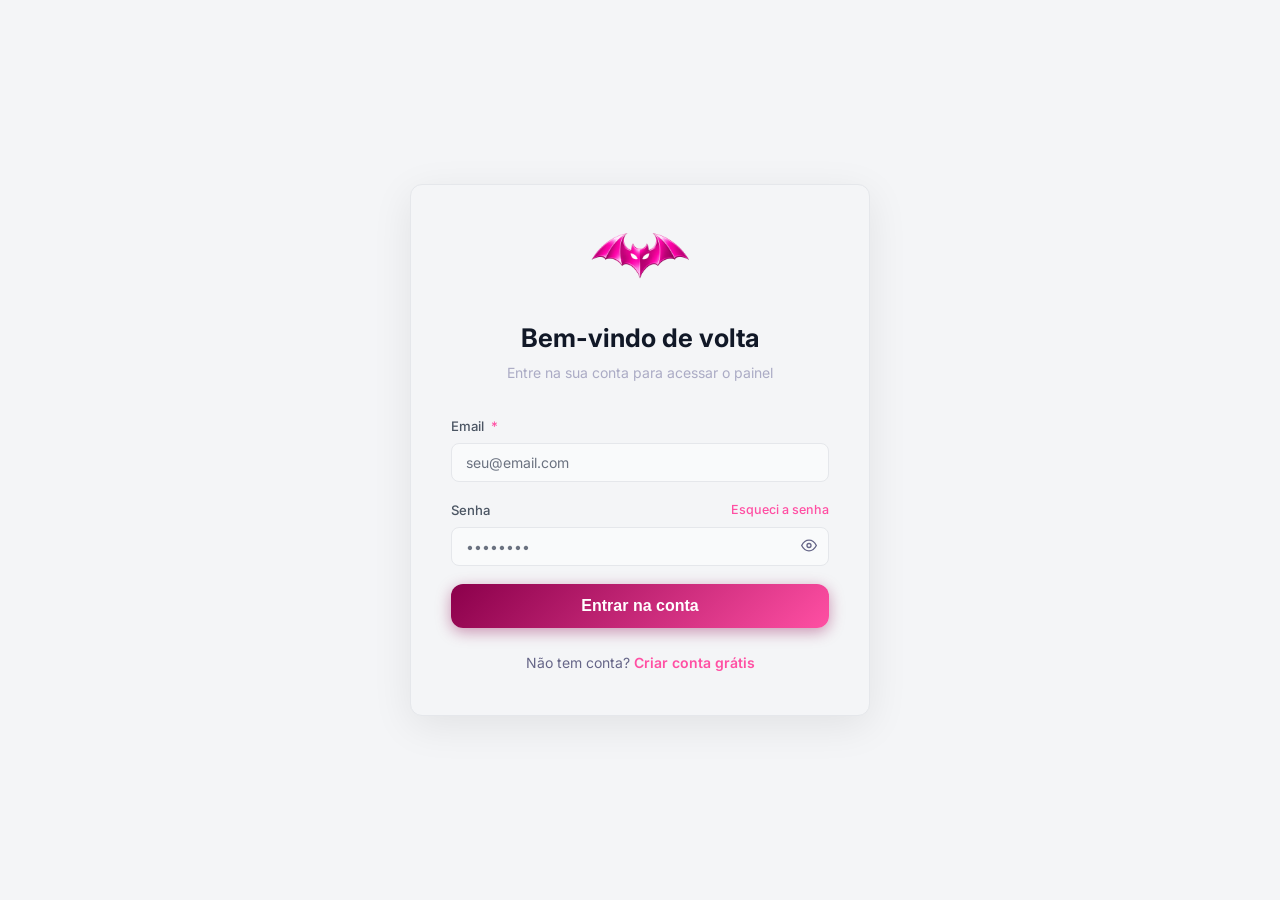
==== pages/admin.html @ 9f4d67c5 "upload app" ====
﻿<!DOCTYPE html>
<html lang="pt-BR">

<head>
  <meta charset="UTF-8" />
  <meta name="viewport" content="width=device-width, initial-scale=1.0" />
  <title>Admin Panel — BatCheckout</title>
  <link rel="preconnect" href="https://fonts.googleapis.com" />
  <link href="https://fonts.googleapis.com/css2?family=Inter:wght@400;500;600;700;800&display=swap" rel="stylesheet" />
  <link rel="stylesheet" href="../assets/css/design-system.css" />
  <link rel="stylesheet" href="../assets/css/components.css" />
  <link rel="icon" type="image/png" href="../assets/logo.png" />
  <link rel="manifest" href="../manifest.json" />
</head>

<body>
  <script src="../assets/js/bc.js"></script>
  <script src="../assets/js/layout.js"></script>

  <script>
    window.deleteUser = (id) => {
      const u = BC.users.get(id);
      if (!u) return;
      if (confirm(`ATENÇÃO: Deseja realmente EXCLUIR PERMANENTEMENTE a conta de ${u.name}? Todos os produtos, checkouts e transações vinculados a este usuário serão apagados do sistema.`)) {
        BC.users.delete(id);
        BC.toast.success('Usuário Excluído', `A conta de ${u.name} e todos os seus dados foram removidos.`);
        window.location.reload();
      }
    };

    if (!BC.auth.requireAdmin()) { /* redirect handled by requireAdmin */ }

    const content = BCLayout.init('admin', 'Administração Global', 'Visão geral da plataforma BatCheckout');

    if (content) {
      // Aggregate data from all users
      const keys = Object.keys(localStorage);
      const userKeys = keys.filter(k => k.startsWith('bat_transactions_'));
      let allTxs = [];
      let revenueByUser = {};

      const allUsers = BC.storage.get('users', []);
      allUsers.forEach(u => {
        revenueByUser[u.id] = { user: u, total: 0, sales: 0 };
      });

      userKeys.forEach(key => {
        try {
          const uid = key.replace('bat_transactions_', '');
          if (uid === 'bat.adm@adm.com') return; // Filter Admin metrics
          const t = JSON.parse(localStorage.getItem(key)) || [];
          allTxs = allTxs.concat(t.map(tx => ({ ...tx, ownerId: uid })));

          const approved = t.filter(x => x.status === 'approved');
          const sum = approved.reduce((acc, curr) => acc + Number(curr.amount || 0), 0);

          if (revenueByUser[uid]) {
            revenueByUser[uid].total = sum;
            revenueByUser[uid].sales = approved.length;
          }
        } catch (e) { }
      });

      allTxs.sort((a, b) => new Date(b.createdAt) - new Date(a.createdAt));

      const globalApproved = allTxs.filter(t => t.status === 'approved');
      const globalRevenue = globalApproved.reduce((acc, t) => acc + Number(t.amount || 0), 0);

      content.innerHTML = `
        <div class="admin-banner">
          ${BC.icon('admin', 32)}
          <div>
            <div class="admin-banner-title">Modo Administrador Ativo</div>
            <div class="admin-banner-sub">Você tem acesso total aos dados analíticos da plataforma. O isolamento de dados foi desativado temporariamente.</div>
          </div>
        </div>

        <div class="grid grid-4 mb-6">
          <div class="stat-card" style="border-color:rgba(255,79,163,0.3)">
            <div class="stat-card-header">
              <div class="stat-card-label">Volume Total (TPV)</div>
              <div class="stat-card-icon" style="background:rgba(139,0,75,0.12); color:var(--secondary)">
                ${BC.icon('trending')}
              </div>
            </div>
            <div class="stat-card-value">${BC.format.currency(globalRevenue)}</div>
            <div class="stat-card-change">
              <span style="color:var(--text-muted)">Global</span>
            </div>
          </div>

          <div class="stat-card">
            <div class="stat-card-header">
              <div class="stat-card-label">Usuários Cadastrados</div>
              <div class="stat-card-icon" style="background:var(--bg-input); color:var(--info)">
                ${BC.icon('users')}
              </div>
            </div>
            <div class="stat-card-value">${allUsers.length}</div>
            <div class="stat-card-change">
              <span style="color:var(--text-muted)">Contas ativas</span>
            </div>
          </div>

          <div class="stat-card">
            <div class="stat-card-header">
              <div class="stat-card-label">Total Transações</div>
              <div class="stat-card-icon" style="background:var(--bg-input); color:var(--success)">
                ${BC.icon('transactions')}
              </div>
            </div>
            <div class="stat-card-value">${allTxs.length}</div>
            <div class="stat-card-change">
              <span style="color:var(--text-muted)">Processadas no sistema</span>
            </div>
          </div>

          <div class="stat-card">
            <div class="stat-card-header">
              <div class="stat-card-label">Taxa Média Conversão</div>
              <div class="stat-card-icon" style="background:var(--bg-input); color:var(--danger)">
                ${BC.icon('barChart')}
              </div>
            </div>
            <div class="stat-card-value">${allTxs.length > 0 ? ((globalApproved.length / allTxs.length) * 100).toFixed(1) : 0}%</div>
            <div class="stat-card-change">
              <span style="color:var(--text-muted)">Global da plataforma</span>
            </div>
          </div>
        </div>

        <div class="grid grid-2">
          <!-- Users Table -->
          <div class="card">
            <div class="card-header">
              <div>
                <div class="card-title">Usuários & Lojistas</div>
                <div class="card-subtitle">Faturamento individual por conta</div>
              </div>
            </div>
            <div class="table-wrapper">
              <table>
                <thead>
                  <tr>
                    <th>Usuário</th>
                    <th>Vendas Aprov</th>
                    <th>Faturamento Total</th>
                    <th>Criado Em</th>
                    <th class="text-right">Ação</th>
                  </tr>
                </thead>
                <tbody>
                  ${Object.values(revenueByUser).sort((a, b) => b.total - a.total).map(item => `
                    <tr>
                      <td>
                        <strong>${item.user.name}</strong><br>
                        <small style="color:var(--text-muted)">${item.user.email}</small>
                      </td>
                      <td>${item.sales}</td>
                      <td style="color:var(--secondary); font-weight:700;">${BC.format.currency(item.total)}</td>
                      <td>${BC.format.shortDate(item.user.createdAt)}</td>
                      <td class="text-right">
                        ${item.user.email !== BC.auth.ADMIN_EMAIL ? `
                          <button class="btn btn-danger btn-sm" onclick="deleteUser('${item.user.id}')">
                            ${BC.icon('trash', 14)} Excluir
                          </button>
                        ` : '<small style="color:var(--text-muted)">Super Admin</small>'}
                      </td>
                    </tr>
                  `).join('')}
                </tbody>
              </table>
            </div>
          </div>

          <!-- All Transactions Table -->
          <div class="card">
            <div class="card-header">
              <div>
                <div class="card-title">Transações em Tempo Real</div>
                <div class="card-subtitle">Monitoramento global</div>
              </div>
            </div>
            ${allTxs.length === 0 ? `
              <div class="empty-state">
                <p>Nenhuma transação registrada na plataforma ainda.</p>
              </div>
            ` : `
            <div class="table-wrapper">
              <table>
                <thead>
                  <tr>
                    <th>Vendedor</th>
                    <th>Produto / Cliente</th>
                    <th>Valor</th>
                    <th>Status</th>
                  </tr>
                </thead>
                <tbody>
                  ${allTxs.slice(0, 8).map(t => {
        const seller = allUsers.find(u => u.id === t.ownerId);
        return `
                    <tr>
                      <td><small style="color:var(--text-muted)">${seller ? seller.name : 'Desc.'}</small></td>
                      <td>
                        <strong>${t.productName}</strong><br>
                        <small style="color:var(--text-muted)">${t.customerName}</small>
                      </td>
                      <td><strong>${BC.format.currency(t.amount)}</strong></td>
                      <td>
                        ${t.status === 'approved' ? '<span class="badge badge-success">Aprovado</span>' : ''}
                        ${t.status === 'pending' ? '<span class="badge badge-warning">Pendente</span>' : ''}
                        ${t.status === 'refused' ? '<span class="badge badge-danger">Recusado</span>' : ''}
                      </td>
                    </tr>
                  `}).join('')}
                </tbody>
              </table>
            </div>
            `}
          </div>
        </div>
      `;
      BCLayout.sidebar.init();
    }
  </script>
</body>

</html>
---- assets/css/design-system.css ----
/* =============================================
   BatCheckout — Design System
   Primary: #8B004B (rosa escuro)
   Secondary: #FF4FA3 (rosa claro)
   ============================================= */

@import url('https://fonts.googleapis.com/css2?family=Inter:wght@300;400;500;600;700;800&display=swap');

:root {
    --primary: #8B004B;
    --primary-hover: #6d0039;
    --primary-light: #aa005c;
    --secondary: #FF4FA3;
    --secondary-hover: #e6378f;
    --accent: #FF82C0;
    --bg: #f4f5f7;
    --bg-card: #ffffff;
    --bg-sidebar: #ffffff;
    --bg-input: #f9fafb;
    --bg-hover: #f3f4f6;
    --border: #e5e7eb;
    --border-light: #d1d5db;
    --text-primary: #111827;
    --text-secondary: #4b5563;
    --text-muted: #6b7280;
    --success: #FF4FA3;
    --success-bg: rgba(255, 79, 163, 0.12);
    --warning: #8B004B;
    --warning-bg: rgba(139, 0, 75, 0.12);
    --danger: #8B004B;
    --danger-bg: rgba(139, 0, 75, 0.12);
    --info: #FF4FA3;
    --info-bg: rgba(255, 79, 163, 0.12);
    --radius: 12px;
    --radius-sm: 8px;
    --radius-lg: 16px;
    --shadow: 0 4px 24px rgba(0, 0, 0, 0.4);
    --shadow-card: 0 2px 16px rgba(0, 0, 0, 0.3);
    --gradient: linear-gradient(135deg, var(--primary), var(--secondary));
    --transition: 0.2s ease;
    --sidebar-width: 240px;
}

*,
*::before,
*::after {
    box-sizing: border-box;
    margin: 0;
    padding: 0;
}

html {
    scroll-behavior: smooth;
}

body {
    font-family: 'Inter', -apple-system, sans-serif;
    background: var(--bg);
    color: var(--text-primary);
    line-height: 1.6;
    -webkit-font-smoothing: antialiased;
    min-height: 100vh;
}

/* ===================== SCROLLBAR ===================== */
::-webkit-scrollbar {
    width: 6px;
    height: 6px;
}

::-webkit-scrollbar-track {
    background: transparent;
}

::-webkit-scrollbar-thumb {
    background: var(--border);
    border-radius: 99px;
}

::-webkit-scrollbar-thumb:hover {
    background: var(--border-light);
}

/* ===================== TYPOGRAPHY ===================== */
h1 {
    font-size: 2rem;
    font-weight: 700;
    line-height: 1.2;
}

h2 {
    font-size: 1.5rem;
    font-weight: 700;
    line-height: 1.3;
}

h3 {
    font-size: 1.25rem;
    font-weight: 600;
}

h4 {
    font-size: 1.1rem;
    font-weight: 600;
}

p {
    color: var(--text-secondary);
}

a {
    color: var(--secondary);
    text-decoration: none;
    transition: color var(--transition);
}

a:hover {
    color: var(--accent);
}

small {
    font-size: 0.8rem;
}

/* ===================== LAYOUT ===================== */
.app-wrapper {
    display: flex;
    min-height: 100vh;
}

/* ===================== SIDEBAR ===================== */
.sidebar {
    width: var(--sidebar-width);
    background: var(--bg-sidebar);
    border-right: 1px solid var(--border);
    display: flex;
    flex-direction: column;
    position: fixed;
    left: 0;
    top: 0;
    bottom: 0;
    z-index: 100;
    transition: transform 0.3s ease;
}

.sidebar-logo {
    padding: 24px 20px;
    border-bottom: 1px solid var(--border);
    display: flex;
    align-items: center;
    gap: 12px;
}

.sidebar-logo .logo-icon {
    width: 36px;
    height: 36px;
    background: var(--gradient);
    border-radius: 10px;
    display: flex;
    align-items: center;
    justify-content: center;
    font-size: 18px;
    box-shadow: 0 0 20px rgba(255, 79, 163, 0.3);
}

.sidebar-logo .logo-text {
    font-size: 1.1rem;
    font-weight: 700;
    background: var(--gradient);
    -webkit-background-clip: text;
    -webkit-text-fill-color: transparent;
    background-clip: text;
}

.sidebar-logo .logo-badge {
    font-size: 0.6rem;
    background: var(--gradient);
    -webkit-background-clip: text;
    -webkit-text-fill-color: transparent;
    background-clip: text;
    font-weight: 600;
    letter-spacing: 1px;
    margin-top: 2px;
}

.sidebar-nav {
    flex: 1;
    padding: 16px 12px;
    overflow-y: auto;
    display: flex;
    flex-direction: column;
    gap: 2px;
}

.nav-section-label {
    font-size: 0.65rem;
    font-weight: 600;
    text-transform: uppercase;
    letter-spacing: 1.5px;
    color: var(--text-muted);
    padding: 12px 8px 6px;
}

.nav-item {
    display: flex;
    align-items: center;
    gap: 10px;
    padding: 10px 12px;
    border-radius: var(--radius-sm);
    color: var(--text-secondary);
    font-size: 0.875rem;
    font-weight: 500;
    cursor: pointer;
    transition: all var(--transition);
    text-decoration: none;
    border: 1px solid transparent;
}

.nav-item:hover {
    background: var(--bg-hover);
    color: var(--text-primary);
    text-decoration: none;
}

.nav-item.active {
    background: rgba(139, 0, 75, 0.15);
    color: var(--secondary);
    border-color: rgba(139, 0, 75, 0.3);
}

.nav-item.active svg {
    color: var(--secondary);
}

.nav-item svg {
    width: 18px;
    height: 18px;
    flex-shrink: 0;
}

.nav-item .nav-badge {
    margin-left: auto;
    font-size: 0.65rem;
    padding: 2px 7px;
    border-radius: 99px;
    background: var(--gradient);
    color: white;
    font-weight: 600;
}

.sidebar-footer {
    padding: 16px 12px;
    border-top: 1px solid var(--border);
}

.sidebar-user {
    display: flex;
    align-items: center;
    gap: 10px;
    padding: 10px 12px;
    border-radius: var(--radius-sm);
    cursor: pointer;
    transition: background var(--transition);
}

.sidebar-user:hover {
    background: var(--bg-hover);
}

.sidebar-user .avatar {
    width: 32px;
    height: 32px;
    border-radius: 50%;
    background: var(--gradient);
    display: flex;
    align-items: center;
    justify-content: center;
    font-size: 0.8rem;
    font-weight: 700;
    color: white;
    flex-shrink: 0;
}

.sidebar-user .user-info {
    flex: 1;
    min-width: 0;
}

.sidebar-user .user-name {
    font-size: 0.82rem;
    font-weight: 600;
    color: var(--text-primary);
    white-space: nowrap;
    overflow: hidden;
    text-overflow: ellipsis;
}

.sidebar-user .user-email {
    font-size: 0.7rem;
    color: var(--text-muted);
    white-space: nowrap;
    overflow: hidden;
    text-overflow: ellipsis;
}

/* ===================== MAIN CONTENT ===================== */
.main-content {
    flex: 1;
    margin-left: var(--sidebar-width);
    display: flex;
    flex-direction: column;
    min-height: 100vh;
}

/* ===================== TOPBAR ===================== */
.topbar {
    height: 64px;
    background: var(--bg-card);
    border-bottom: 1px solid var(--border);
    display: flex;
    align-items: center;
    justify-content: space-between;
    padding: 0 28px;
    position: sticky;
    top: 0;
    z-index: 50;
}

.topbar-left h1 {
    font-size: 1.125rem;
    font-weight: 700;
    color: var(--text-primary);
}

.topbar-left p {
    font-size: 0.8rem;
    color: var(--text-muted);
    margin: 0;
}

.topbar-right {
    display: flex;
    align-items: center;
    gap: 12px;
}

.topbar-btn {
    width: 36px;
    height: 36px;
    border-radius: var(--radius-sm);
    background: var(--bg-input);
    border: 1px solid var(--border);
    display: flex;
    align-items: center;
    justify-content: center;
    cursor: pointer;
    transition: all var(--transition);
    color: var(--text-secondary);
}

.topbar-btn:hover {
    background: var(--bg-hover);
    color: var(--text-primary);
    border-color: var(--border-light);
}

.topbar-btn svg {
    width: 18px;
    height: 18px;
}

/* ===================== PAGE CONTENT ===================== */
.page-content {
    flex: 1;
    padding: 28px;
    max-width: 1400px;
    width: 100%;
}

.page-header {
    display: flex;
    align-items: center;
    justify-content: space-between;
    margin-bottom: 28px;
}

.page-header-left h2 {
    font-size: 1.5rem;
}

.page-header-left p {
    font-size: 0.875rem;
    color: var(--text-muted);
}

/* ===================== CARDS ===================== */
.card {
    background: var(--bg-card);
    border: 1px solid var(--border);
    border-radius: var(--radius);
    padding: 24px;
    transition: border-color var(--transition);
}

.card:hover {
    border-color: var(--border-light);
}

.card-sm {
    padding: 16px;
}

.card-header {
    display: flex;
    align-items: center;
    justify-content: space-between;
    margin-bottom: 20px;
}

.card-title {
    font-size: 0.9rem;
    font-weight: 600;
    color: var(--text-primary);
}

.card-subtitle {
    font-size: 0.78rem;
    color: var(--text-muted);
    margin-top: 2px;
}

/* ===================== STAT CARDS ===================== */
.stat-card {
    background: var(--bg-card);
    border: 1px solid var(--border);
    border-radius: var(--radius);
    padding: 20px 24px;
    display: flex;
    flex-direction: column;
    gap: 12px;
    transition: all var(--transition);
    position: relative;
    overflow: hidden;
}

.stat-card::before {
    content: '';
    position: absolute;
    top: 0;
    left: 0;
    right: 0;
    height: 3px;
    background: var(--gradient);
    opacity: 0;
    transition: opacity var(--transition);
}

.stat-card:hover::before {
    opacity: 1;
}

.stat-card:hover {
    border-color: rgba(255, 79, 163, 0.3);
    box-shadow: 0 4px 20px rgba(139, 0, 75, 0.15);
}

.stat-card-header {
    display: flex;
    align-items: center;
    justify-content: space-between;
}

.stat-card-label {
    font-size: 0.8rem;
    font-weight: 500;
    color: var(--text-muted);
    text-transform: uppercase;
    letter-spacing: 0.5px;
}

.stat-card-icon {
    width: 36px;
    height: 36px;
    border-radius: var(--radius-sm);
    display: flex;
    align-items: center;
    justify-content: center;
}

.stat-card-icon svg {
    width: 18px;
    height: 18px;
}

.stat-card-value {
    font-size: 1.75rem;
    font-weight: 700;
    color: var(--text-primary);
    line-height: 1;
}

.stat-card-change {
    display: flex;
    align-items: center;
    gap: 6px;
    font-size: 0.78rem;
    font-weight: 500;
}

.stat-card-change.positive {
    color: var(--success);
}

.stat-card-change.negative {
    color: var(--danger);
}

/* ===================== GRID ===================== */
.grid {
    display: grid;
    gap: 20px;
}

.grid-2 {
    grid-template-columns: repeat(2, 1fr);
}

.grid-3 {
    grid-template-columns: repeat(3, 1fr);
}

.grid-4 {
    grid-template-columns: repeat(4, 1fr);
}

/* ===================== BUTTONS ===================== */
.btn {
    display: inline-flex;
    align-items: center;
    justify-content: center;
    gap: 8px;
    padding: 10px 20px;
    border-radius: var(--radius-sm);
    font-size: 0.875rem;
    font-weight: 600;
    cursor: pointer;
    border: none;
    transition: all var(--transition);
    text-decoration: none;
    white-space: nowrap;
    line-height: 1;
}

.btn svg {
    width: 16px;
    height: 16px;
}

.btn:disabled {
    opacity: 0.5;
    cursor: not-allowed;
}

.btn-primary {
    background: var(--gradient);
    color: white;
    box-shadow: 0 4px 15px rgba(139, 0, 75, 0.4);
}

.btn-primary:hover:not(:disabled) {
    box-shadow: 0 6px 20px rgba(139, 0, 75, 0.5);
    transform: translateY(-1px);
}

.btn-secondary {
    background: var(--bg-input);
    color: var(--text-primary);
    border: 1px solid var(--border);
}

.btn-secondary:hover:not(:disabled) {
    background: var(--bg-hover);
    border-color: var(--border-light);
}

.btn-ghost {
    background: transparent;
    color: var(--text-secondary);
    border: 1px solid transparent;
}

.btn-ghost:hover:not(:disabled) {
    background: var(--bg-hover);
    color: var(--text-primary);
    border-color: var(--border);
}

.btn-danger {
    background: rgba(239, 68, 68, 0.15);
    color: var(--danger);
    border: 1px solid rgba(239, 68, 68, 0.3);
}

.btn-danger:hover:not(:disabled) {
    background: rgba(239, 68, 68, 0.25);
}

.btn-sm {
    padding: 6px 14px;
    font-size: 0.8rem;
}

.btn-lg {
    padding: 14px 28px;
    font-size: 1rem;
    border-radius: var(--radius);
}

.btn-icon {
    padding: 8px;
    width: 36px;
    height: 36px;
}

/* ===================== FORMS ===================== */
.form-group {
    display: flex;
    flex-direction: column;
    gap: 6px;
}

.form-label {
    font-size: 0.82rem;
    font-weight: 500;
    color: var(--text-secondary);
}

.form-label .required {
    color: var(--secondary);
    margin-left: 3px;
}

.form-input,
.form-select,
.form-textarea {
    background: var(--bg-input);
    border: 1px solid var(--border);
    border-radius: var(--radius-sm);
    padding: 10px 14px;
    font-size: 0.875rem;
    color: var(--text-primary);
    font-family: inherit;
    transition: all var(--transition);
    width: 100%;
    outline: none;
}

.form-input:focus,
.form-select:focus,
.form-textarea:focus {
    border-color: var(--secondary);
    box-shadow: 0 0 0 3px rgba(255, 79, 163, 0.12);
}

.form-input::placeholder,
.form-textarea::placeholder {
    color: var(--text-muted);
}

.form-select {
    cursor: pointer;
    appearance: none;
    background-image: url("data:image/svg+xml,%3Csvg xmlns='http://www.w3.org/2000/svg' width='12' height='12' viewBox='0 0 24 24' fill='none' stroke='%239898b8' stroke-width='2'%3E%3Cpath d='M6 9l6 6 6-6'/%3E%3C/svg%3E");
    background-repeat: no-repeat;
    background-position: right 12px center;
    padding-right: 36px;
}

.form-textarea {
    resize: vertical;
    min-height: 80px;
}

.form-hint {
    font-size: 0.75rem;
    color: var(--text-muted);
}

.form-error {
    font-size: 0.75rem;
    color: var(--danger);
}

.form-input.error {
    border-color: var(--danger);
}

.form-row {
    display: grid;
    grid-template-columns: repeat(2, 1fr);
    gap: 16px;
}

.form-row-3 {
    display: grid;
    grid-template-columns: repeat(3, 1fr);
    gap: 16px;
}

/* ===================== TOGGLE ===================== */
.toggle-input {
    display: none;
}

.toggle-label {
    display: flex;
    align-items: center;
    gap: 10px;
    cursor: pointer;
    font-size: 0.875rem;
    color: var(--text-secondary);
}

.toggle-track {
    width: 40px;
    height: 22px;
    background: var(--bg-input);
    border: 1px solid var(--border);
    border-radius: 99px;
    position: relative;
    transition: all var(--transition);
    flex-shrink: 0;
}

.toggle-track::after {
    content: '';
    position: absolute;
    width: 16px;
    height: 16px;
    background: var(--text-muted);
    border-radius: 50%;
    top: 2px;
    left: 2px;
    transition: all var(--transition);
}

.toggle-input:checked+.toggle-label .toggle-track {
    background: var(--gradient);
    border-color: var(--secondary);
}

.toggle-input:checked+.toggle-label .toggle-track::after {
    left: 20px;
    background: white;
}

/* ===================== BADGE ===================== */
.badge {
    display: inline-flex;
    align-items: center;
    gap: 4px;
    padding: 3px 10px;
    border-radius: 99px;
    font-size: 0.72rem;
    font-weight: 600;
    text-transform: uppercase;
    letter-spacing: 0.5px;
}

.badge-success {
    background: var(--success-bg);
    color: var(--success);
}

.badge-warning {
    background: var(--warning-bg);
    color: var(--warning);
}

.badge-danger {
    background: var(--danger-bg);
    color: var(--danger);
}

.badge-info {
    background: var(--info-bg);
    color: var(--info);
}

.badge-primary {
    background: rgba(139, 0, 75, 0.15);
    color: var(--secondary);
}

.badge-muted {
    background: rgba(152, 152, 184, 0.12);
    color: var(--text-muted);
}

/* ===================== TABLE ===================== */
.table-wrapper {
    overflow-x: auto;
    border-radius: var(--radius);
    border: 1px solid var(--border);
}

table {
    width: 100%;
    border-collapse: collapse;
}

thead th {
    background: rgba(0, 0, 0, 0.02);
    padding: 12px 16px;
    text-align: left;
    font-size: 0.72rem;
    font-weight: 600;
    text-transform: uppercase;
    letter-spacing: 0.8px;
    color: var(--text-muted);
    border-bottom: 1px solid var(--border);
    white-space: nowrap;
}

tbody tr {
    transition: background var(--transition);
}

tbody tr:hover {
    background: var(--bg-hover);
}

tbody tr+tr {
    border-top: 1px solid rgba(0, 0, 0, 0.04);
}

tbody td {
    padding: 13px 16px;
    font-size: 0.875rem;
    color: var(--text-secondary);
}

tbody td strong {
    color: var(--text-primary);
    font-weight: 600;
}

/* ===================== MODAL ===================== */
.modal-overlay {
    position: fixed;
    inset: 0;
    background: rgba(0, 0, 0, 0.7);
    backdrop-filter: blur(4px);
    display: flex;
    align-items: center;
    justify-content: center;
    z-index: 1000;
    opacity: 0;
    transition: opacity 0.2s ease;
    pointer-events: none;
}

.modal-overlay.open {
    opacity: 1;
    pointer-events: all;
}

.modal {
    background: var(--bg-card);
    border: 1px solid var(--border);
    border-radius: var(--radius-lg);
    width: 90%;
    max-width: 560px;
    max-height: 90vh;
    overflow-y: auto;
    transform: translateY(20px) scale(0.98);
    transition: transform 0.2s ease;
}

.modal-overlay.open .modal {
    transform: translateY(0) scale(1);
}

.modal-header {
    display: flex;
    align-items: center;
    justify-content: space-between;
    padding: 20px 24px;
    border-bottom: 1px solid var(--border);
}

.modal-body {
    padding: 24px;
    display: flex;
    flex-direction: column;
    gap: 16px;
}

.modal-footer {
    display: flex;
    justify-content: flex-end;
    gap: 10px;
    padding: 16px 24px;
    border-top: 1px solid var(--border);
}

.modal-close {
    width: 32px;
    height: 32px;
    border-radius: var(--radius-sm);
    background: var(--bg-input);
    border: 1px solid var(--border);
    cursor: pointer;
    display: flex;
    align-items: center;
    justify-content: center;
    color: var(--text-muted);
    transition: all var(--transition);
}

.modal-close:hover {
    background: var(--bg-hover);
    color: var(--text-primary);
}

/* ===================== TABS ===================== */
.tabs {
    display: flex;
    border-bottom: 1px solid var(--border);
    margin-bottom: 24px;
}

.tab-btn {
    padding: 10px 20px;
    font-size: 0.875rem;
    font-weight: 500;
    color: var(--text-muted);
    background: none;
    border: none;
    cursor: pointer;
    border-bottom: 2px solid transparent;
    margin-bottom: -1px;
    transition: all var(--transition);
}

.tab-btn:hover {
    color: var(--text-secondary);
}

.tab-btn.active {
    color: var(--secondary);
    border-bottom-color: var(--secondary);
}

.tab-content {
    display: none;
}

.tab-content.active {
    display: block;
}

/* ===================== EMPTY STATE ===================== */
.empty-state {
    text-align: center;
    padding: 60px 20px;
    display: flex;
    flex-direction: column;
    align-items: center;
    gap: 12px;
}

.empty-state svg {
    width: 48px;
    height: 48px;
    color: var(--text-muted);
    opacity: 0.5;
}

.empty-state h3 {
    font-size: 1rem;
    color: var(--text-secondary);
}

.empty-state p {
    font-size: 0.85rem;
    color: var(--text-muted);
    max-width: 300px;
}

/* ===================== ALERT ===================== */
.alert {
    padding: 12px 16px;
    border-radius: var(--radius-sm);
    font-size: 0.85rem;
    display: flex;
    align-items: flex-start;
    gap: 10px;
}

.alert svg {
    width: 16px;
    height: 16px;
    flex-shrink: 0;
    margin-top: 1px;
}

.alert-success {
    background: var(--success-bg);
    color: var(--success);
    border: 1px solid rgba(34, 197, 94, 0.2);
}

.alert-danger {
    background: var(--danger-bg);
    color: var(--danger);
    border: 1px solid rgba(239, 68, 68, 0.2);
}

.alert-warning {
    background: var(--warning-bg);
    color: var(--warning);
    border: 1px solid rgba(245, 158, 11, 0.2);
}

.alert-info {
    background: var(--info-bg);
    color: var(--info);
    border: 1px solid rgba(59, 130, 246, 0.2);
}

/* ===================== TOAST ===================== */
.toast-container {
    position: fixed;
    bottom: 24px;
    right: 24px;
    z-index: 9999;
    display: flex;
    flex-direction: column;
    gap: 10px;
}

.toast {
    background: var(--bg-card);
    border: 1px solid var(--border);
    border-radius: var(--radius);
    padding: 14px 18px;
    min-width: 280px;
    max-width: 360px;
    display: flex;
    align-items: flex-start;
    gap: 12px;
    box-shadow: var(--shadow);
    animation: slideIn 0.3s ease;
}

.toast svg {
    width: 18px;
    height: 18px;
    flex-shrink: 0;
    margin-top: 1px;
}

.toast-title {
    font-size: 0.875rem;
    font-weight: 600;
    color: var(--text-primary);
}

.toast-msg {
    font-size: 0.8rem;
    color: var(--text-muted);
    margin-top: 2px;
}

.toast.success svg {
    color: var(--success);
}

.toast.error svg {
    color: var(--danger);
}

.toast.info svg {
    color: var(--info);
}

.toast.warning svg {
    color: var(--warning);
}

@keyframes slideIn {
    from {
        transform: translateX(100%);
        opacity: 0;
    }

    to {
        transform: translateX(0);
        opacity: 1;
    }
}

/* ===================== SEARCH ===================== */
.search-box {
    position: relative;
    display: flex;
    align-items: center;
}

.search-box svg {
    position: absolute;
    left: 12px;
    width: 16px;
    height: 16px;
    color: var(--text-muted);
    pointer-events: none;
}

.search-box input {
    padding-left: 40px;
    background: var(--bg-input);
    border: 1px solid var(--border);
    border-radius: var(--radius-sm);
    padding: 8px 14px 8px 40px;
    font-size: 0.875rem;
    color: var(--text-primary);
    font-family: inherit;
    outline: none;
    transition: all var(--transition);
    width: 260px;
}

.search-box input:focus {
    border-color: var(--secondary);
    box-shadow: 0 0 0 3px rgba(255, 79, 163, 0.1);
}

/* ===================== PROGRESS ===================== */
.progress-bar {
    height: 6px;
    background: var(--bg-input);
    border-radius: 99px;
    overflow: hidden;
}

.progress-fill {
    height: 100%;
    background: var(--gradient);
    border-radius: 99px;
    transition: width 0.5s ease;
}

/* ===================== SEPARATOR ===================== */
.sep {
    height: 1px;
    background: var(--border);
    margin: 20px 0;
}

/* ===================== COPY BUTTON ===================== */
.copy-field {
    display: flex;
    align-items: center;
    background: var(--bg-input);
    border: 1px solid var(--border);
    border-radius: var(--radius-sm);
    overflow: hidden;
}

.copy-field input {
    flex: 1;
    background: none;
    border: none;
    padding: 10px 14px;
    font-size: 0.8rem;
    color: var(--text-muted);
    font-family: monospace;
    outline: none;
}

.copy-field button {
    padding: 10px 14px;
    background: rgba(255, 79, 163, 0.1);
    border: none;
    border-left: 1px solid var(--border);
    cursor: pointer;
    color: var(--secondary);
    font-size: 0.78rem;
    font-weight: 600;
    transition: background var(--transition);
}

.copy-field button:hover {
    background: rgba(255, 79, 163, 0.2);
}

/* ===================== COLOR PICKER ===================== */
.color-swatch {
    width: 32px;
    height: 32px;
    border-radius: var(--radius-sm);
    border: 2px solid var(--border);
    cursor: pointer;
    transition: border-color var(--transition);
}

.color-swatch:hover {
    border-color: var(--secondary);
}

/* ===================== SIDEBAR MOBILE TOGGLE ===================== */
.mobile-menu-btn {
    display: none;
    position: fixed;
    bottom: 20px;
    left: 20px;
    z-index: 200;
    width: 48px;
    height: 48px;
    border-radius: 50%;
    background: var(--gradient);
    border: none;
    cursor: pointer;
    box-shadow: 0 4px 20px rgba(139, 0, 75, 0.5);
    align-items: center;
    justify-content: center;
    color: white;
}

.mobile-menu-btn svg {
    width: 22px;
    height: 22px;
}

.sidebar-overlay {
    display: none;
    position: fixed;
    inset: 0;
    background: rgba(0, 0, 0, 0.6);
    z-index: 99;
}

/* ===================== LOADER ===================== */
.loader {
    width: 20px;
    height: 20px;
    border: 2px solid rgba(0, 0, 0, 0.1);
    border-top-color: var(--primary);
    border-radius: 50%;
    animation: spin 0.8s linear infinite;
}

@keyframes spin {
    to {
        transform: rotate(360deg);
    }
}

/* ===================== GRADIENT TEXT ===================== */
.gradient-text {
    background: var(--gradient);
    -webkit-background-clip: text;
    -webkit-text-fill-color: transparent;
    background-clip: text;
}

/* ===================== RESPONSIVE ===================== */
@media (max-width: 1280px) {
    .grid-4 {
        grid-template-columns: repeat(2, 1fr);
    }
}

@media (max-width: 768px) {
    .sidebar {
        transform: translateX(-100%);
        z-index: 200;
    }

    .sidebar.mobile-open {
        transform: translateX(0);
    }

    .sidebar-overlay.mobile-open {
        display: block;
    }

    .mobile-menu-btn {
        display: flex;
    }

    .main-content {
        margin-left: 0;
    }

    .page-content {
        padding: 16px;
    }

    .grid-2,
    .grid-3,
    .grid-4 {
        grid-template-columns: 1fr;
    }

    .form-row,
    .form-row-3 {
        grid-template-columns: 1fr;
    }

    .page-header {
        flex-direction: column;
        align-items: flex-start;
        gap: 12px;
    }

    .topbar {
        padding: 0 16px;
    }
}

.mobile-menu-btn {
    display: none;
}

@media (max-width: 768px) {
    .mobile-menu-btn {
        display: flex;
        position: fixed;
        bottom: 24px;
        right: 24px;
        width: 56px;
        height: 56px;
        border-radius: 50%;
        background: var(--primary);
        color: white;
        border: none;
        box-shadow: 0 4px 12px rgba(139, 0, 75, 0.4);
        align-items: center;
        justify-content: center;
        cursor: pointer;
        z-index: 999;
    }

    .sidebar {
        transform: translateX(-100%);
        transition: 0.3s;
        position: fixed;
        z-index: 1000;
        height: 100vh;
    }

    .sidebar.mobile-open {
        transform: translateX(0);
        box-shadow: 10px 0 30px rgba(0, 0, 0, 0.1);
    }

    .sidebar-overlay {
        position: fixed;
        top: 0;
        left: 0;
        right: 0;
        bottom: 0;
        background: rgba(0, 0, 0, 0.5);
        z-index: 999;
        opacity: 0;
        visibility: hidden;
        transition: 0.3s;
    }

    .sidebar-overlay.mobile-open {
        opacity: 1;
        visibility: visible;
    }
}
---- assets/css/components.css ----
/* =============================================
   BatCheckout — Charts & Additional Styles
   ============================================= */

/* ===================== CHART CONTAINER ===================== */
.chart-container {
    position: relative;
    width: 100%;
    height: 220px;
}

canvas {
    max-width: 100%;
}

/* ===================== CHECKOUT BUILDER ===================== */
.builder-wrapper {
    display: grid;
    grid-template-columns: 280px 1fr 280px;
    gap: 0;
    height: calc(100vh - 64px);
    overflow: hidden;
}

.builder-sidebar-left,
.builder-sidebar-right {
    background: var(--bg-card);
    border-right: 1px solid var(--border);
    overflow-y: auto;
    padding: 20px 16px;
}

.builder-sidebar-right {
    border-right: none;
    border-left: 1px solid var(--border);
}

.builder-canvas {
    background: var(--bg);
    overflow-y: auto;
    display: flex;
    align-items: flex-start;
    justify-content: center;
    padding: 32px 16px;
}

.builder-phone {
    width: 375px;
    background: var(--bg-card);
    border-radius: 16px;
    border: 1px solid var(--border);
    overflow: hidden;
    min-height: 700px;
    transition: all var(--transition);
}

.builder-section-label {
    font-size: 0.68rem;
    font-weight: 600;
    text-transform: uppercase;
    letter-spacing: 1.2px;
    color: var(--text-muted);
    margin-bottom: 10px;
    margin-top: 18px;
}

.builder-section-label:first-child {
    margin-top: 0;
}

.builder-element {
    display: flex;
    align-items: center;
    gap: 10px;
    padding: 10px 12px;
    border-radius: var(--radius-sm);
    background: var(--bg-input);
    border: 1px solid var(--border);
    cursor: grab;
    font-size: 0.8rem;
    font-weight: 500;
    color: var(--text-secondary);
    margin-bottom: 6px;
    transition: all var(--transition);
    user-select: none;
}

.builder-element:hover {
    border-color: var(--secondary);
    color: var(--text-primary);
}

.builder-element svg {
    width: 16px;
    height: 16px;
    color: var(--text-muted);
    flex-shrink: 0;
}

.builder-device-bar {
    display: flex;
    align-items: center;
    justify-content: center;
    gap: 8px;
    padding: 12px;
    border-bottom: 1px solid var(--border);
    background: var(--bg-card);
}

.device-btn {
    width: 32px;
    height: 32px;
    border-radius: var(--radius-sm);
    background: transparent;
    border: 1px solid var(--border);
    cursor: pointer;
    display: flex;
    align-items: center;
    justify-content: center;
    color: var(--text-muted);
    transition: all var(--transition);
}

.device-btn:hover,
.device-btn.active {
    background: var(--bg-hover);
    color: var(--text-primary);
    border-color: var(--border-light);
}

.props-panel-title {
    font-size: 0.82rem;
    font-weight: 600;
    color: var(--text-secondary);
    padding-bottom: 12px;
    border-bottom: 1px solid var(--border);
    margin-bottom: 16px;
}

/* ===================== CHECKOUT PREVIEW ===================== */
.checkout-preview-header {
    background: #8B004B;
    padding: 20px 24px;
    color: white;
}

.checkout-preview-header h3 {
    font-size: 1.1rem;
    color: white;
}

.checkout-preview-header p {
    font-size: 0.8rem;
    color: rgba(255, 255, 255, 0.7);
}

.checkout-preview-price {
    font-size: 1.8rem;
    font-weight: 800;
    color: white;
    margin-top: 8px;
}

.checkout-preview-body {
    padding: 20px;
}

.checkout-preview-field {
    background: rgba(0, 0, 0, 0.04);
    border: 1px solid rgba(0, 0, 0, 0.1);
    border-radius: 8px;
    padding: 10px 14px;
    margin-bottom: 10px;
    font-size: 0.8rem;
    color: rgba(0, 0, 0, 0.6);
}

/* ===================== PRODUCT CARD ===================== */
.product-card {
    background: var(--bg-card);
    border: 1px solid var(--border);
    border-radius: var(--radius);
    overflow: hidden;
    transition: all var(--transition);
}

.product-card:hover {
    border-color: rgba(255, 79, 163, 0.4);
    box-shadow: 0 4px 20px rgba(139, 0, 75, 0.15);
    transform: translateY(-2px);
}

.product-card-img {
    height: 140px;
    background: linear-gradient(135deg, #f4f5f7, #e5e7eb);
    display: flex;
    align-items: center;
    justify-content: center;
    color: var(--text-muted);
}

.product-card-img svg {
    width: 48px;
    height: 48px;
    opacity: 0.3;
}

.product-card-img img {
    width: 100%;
    height: 100%;
    object-fit: cover;
}

.product-card-body {
    padding: 16px;
}

.product-card-name {
    font-size: 0.9rem;
    font-weight: 600;
    color: var(--text-primary);
    margin-bottom: 4px;
}

.product-card-price {
    font-size: 1.25rem;
    font-weight: 700;
    color: var(--secondary);
}

.product-card-meta {
    font-size: 0.75rem;
    color: var(--text-muted);
    margin-top: 4px;
}

.table {
    width: 100%;
    border-collapse: collapse;
}

.table th,
.table td {
    padding: 12px 16px;
    border-bottom: 1px solid var(--border);
    text-align: left;
    white-space: nowrap;
    /* Impede quebra, exigindo scroll no table-wrapper caso n caiba */
}

/* ===================== RESPONSIVE MOBILITY (ADMIN PANELS) ===================== */
.table-wrapper,
.table-container {
    width: 100%;
    overflow-x: auto;
    -webkit-overflow-scrolling: touch;
    box-sizing: border-box;
}

/* Garante margens adaptáveis em disposistivos pequenos */
@media (max-width: 768px) {
    .sidebar {
        display: none !important;
    }

    .main-content {
        margin-left: 0 !important;
        padding-top: 0;
    }

    .page-header {
        flex-direction: column;
        align-items: flex-start;
        gap: 16px;
    }

    .card {
        padding: 16px;
        /* Pads Menores */
        overflow-x: hidden;
    }
}

.product-card-footer {
    padding: 12px 16px;
    border-top: 1px solid var(--border);
    display: flex;
    gap: 8px;
}

/* ===================== GATEWAY CARDS ===================== */
.gateway-card {
    background: var(--bg-card);
    border: 1px solid var(--border);
    border-radius: var(--radius);
    padding: 20px;
    display: flex;
    align-items: center;
    gap: 16px;
    transition: all var(--transition);
    cursor: pointer;
}

.gateway-card:hover {
    border-color: var(--border-light);
}

.gateway-card.connected {
    border-color: rgba(34, 197, 94, 0.3);
    background: rgba(34, 197, 94, 0.04);
}

.gateway-logo {
    width: 48px;
    height: 48px;
    border-radius: var(--radius-sm);
    display: flex;
    align-items: center;
    justify-content: center;
    font-size: 0.75rem;
    font-weight: 700;
    flex-shrink: 0;
}

.gateway-name {
    font-size: 0.9rem;
    font-weight: 600;
    color: var(--text-primary);
}

.gateway-status {
    font-size: 0.75rem;
    color: var(--text-muted);
    margin-top: 2px;
}

/* ===================== PIXEL CARD ===================== */
.pixel-card {
    background: var(--bg-card);
    border: 1px solid var(--border);
    border-radius: var(--radius);
    padding: 16px 20px;
    display: flex;
    align-items: center;
    gap: 14px;
    transition: all var(--transition);
}

.pixel-icon {
    width: 40px;
    height: 40px;
    border-radius: 10px;
    display: flex;
    align-items: center;
    justify-content: center;
    flex-shrink: 0;
    font-size: 1.1rem;
}

/* ===================== WEBHOOK LIST ===================== */
.webhook-item {
    background: var(--bg-card);
    border: 1px solid var(--border);
    border-radius: var(--radius);
    padding: 16px 20px;
    display: flex;
    align-items: center;
    gap: 14px;
    transition: all var(--transition);
    margin-bottom: 10px;
}

.webhook-item:hover {
    border-color: var(--border-light);
}

.webhook-url {
    font-size: 0.8rem;
    font-family: monospace;
    color: var(--text-secondary);
    flex: 1;
    overflow: hidden;
    text-overflow: ellipsis;
    white-space: nowrap;
}

.webhook-events {
    display: flex;
    gap: 6px;
    flex-wrap: wrap;
}

/* ===================== PUBLIC CHECKOUT ===================== */
.checkout-public-wrapper {
    min-height: 100vh;
    background: var(--bg);
    display: flex;
    align-items: flex-start;
    justify-content: center;
    padding: 40px 16px;
}

.checkout-public-container {
    width: 100%;
    max-width: 480px;
}

.checkout-public-header {
    text-align: center;
    margin-bottom: 24px;
}

.checkout-public-card {
    background: var(--bg-card);
    border: 1px solid var(--border);
    border-radius: 16px;
    overflow: hidden;
}

.checkout-product-banner {
    padding: 24px;
    display: flex;
    align-items: center;
    gap: 16px;
}

.checkout-product-img {
    width: 64px;
    height: 64px;
    border-radius: 12px;
    object-fit: cover;
    background: rgba(139, 0, 75, 0.2);
    display: flex;
    align-items: center;
    justify-content: center;
    flex-shrink: 0;
}

.checkout-product-name {
    font-size: 1rem;
    font-weight: 700;
    color: var(--text-primary);
}

.checkout-product-price {
    font-size: 1.5rem;
    font-weight: 800;
}

.checkout-form-section {
    padding: 24px;
    border-top: 1px solid var(--border);
}

.checkout-form-title {
    font-size: 0.78rem;
    font-weight: 600;
    text-transform: uppercase;
    letter-spacing: 1px;
    color: #666688;
    margin-bottom: 16px;
}

.checkout-pix-section {
    padding: 24px;
    text-align: center;
    border-top: 1px solid var(--border);
}

.pix-qrcode {
    width: 200px;
    height: 200px;
    background: white;
    border-radius: 12px;
    margin: 0 auto 16px;
    display: flex;
    align-items: center;
    justify-content: center;
    position: relative;
    overflow: hidden;
}

.pix-qrcode canvas {
    border-radius: 8px;
}

.pix-timer {
    font-size: 1.5rem;
    font-weight: 700;
    color: #FF4FA3;
    margin: 8px 0;
}

.pix-status {
    display: flex;
    align-items: center;
    justify-content: center;
    gap: 8px;
    font-size: 0.85rem;
    color: #9898b8;
    margin-bottom: 16px;
}

.pix-pulse {
    width: 8px;
    height: 8px;
    border-radius: 50%;
    background: #FF4FA3;
    animation: pulse 1.5s ease infinite;
}

@keyframes pulse {

    0%,
    100% {
        opacity: 1;
        transform: scale(1);
    }

    50% {
        opacity: 0.5;
        transform: scale(1.3);
    }
}

.order-bump-card {
    margin: 0 24px 24px;
    border: 2px dashed rgba(255, 79, 163, 0.3);
    border-radius: 12px;
    padding: 16px;
    background: rgba(139, 0, 75, 0.06);
    cursor: pointer;
    transition: all 0.2s ease;
}

.order-bump-card:hover {
    border-color: rgba(255, 79, 163, 0.6);
}

.order-bump-card.selected {
    border-style: solid;
    border-color: #FF4FA3;
    background: rgba(139, 0, 75, 0.12);
}

/* ===================== API KEY ===================== */
.api-key-item {
    display: flex;
    align-items: center;
    gap: 14px;
    padding: 14px 20px;
    border-bottom: 1px solid var(--border);
}

.api-key-item:last-child {
    border-bottom: none;
}

.api-key-name {
    font-size: 0.875rem;
    font-weight: 600;
    color: var(--text-primary);
}

.api-key-meta {
    font-size: 0.75rem;
    color: var(--text-muted);
}

.api-key-value {
    font-family: monospace;
    font-size: 0.78rem;
    color: var(--text-muted);
    background: var(--bg-input);
    padding: 4px 10px;
    border-radius: 6px;
    border: 1px solid var(--border);
}

/* ===================== PLAN/PRICING ===================== */
.plan-card {
    position: relative;
    background: var(--bg-card);
    border: 1px solid var(--border);
    border-radius: var(--radius-lg);
    padding: 28px;
    text-align: center;
    transition: all var(--transition);
}

.plan-card.featured {
    border-color: var(--secondary);
    box-shadow: 0 0 40px rgba(139, 0, 75, 0.2);
}

.plan-price {
    font-size: 2.5rem;
    font-weight: 800;
    color: var(--text-primary);
    line-height: 1;
    margin: 12px 0 4px;
}

.plan-price sup {
    font-size: 1rem;
    font-weight: 600;
    vertical-align: top;
    margin-top: 10px;
}

/* ===================== NOTIFICATION BADGE ===================== */
.notif-badge {
    position: absolute;
    top: -4px;
    right: -4px;
    width: 16px;
    height: 16px;
    border-radius: 50%;
    background: var(--danger);
    font-size: 0.6rem;
    font-weight: 700;
    color: white;
    display: flex;
    align-items: center;
    justify-content: center;
    border: 2px solid var(--bg-card);
}

/* ===================== UTILITY ===================== */
.flex {
    display: flex;
}

.flex-col {
    flex-direction: column;
}

.items-center {
    align-items: center;
}

.justify-between {
    justify-content: space-between;
}

.justify-center {
    justify-content: center;
}

.gap-2 {
    gap: 8px;
}

.gap-3 {
    gap: 12px;
}

.gap-4 {
    gap: 16px;
}

.gap-6 {
    gap: 24px;
}

.w-full {
    width: 100%;
}

.mt-1 {
    margin-top: 4px;
}

.mt-2 {
    margin-top: 8px;
}

.mt-4 {
    margin-top: 16px;
}

.mb-4 {
    margin-bottom: 16px;
}

.mb-6 {
    margin-bottom: 24px;
}

.text-center {
    text-align: center;
}

.text-right {
    text-align: right;
}

.text-muted {
    color: var(--text-muted);
}

.text-sm {
    font-size: 0.82rem;
}

.font-bold {
    font-weight: 700;
}

.font-semibold {
    font-weight: 600;
}

.truncate {
    overflow: hidden;
    text-overflow: ellipsis;
    white-space: nowrap;
}

.relative {
    position: relative;
}

.hidden {
    display: none !important;
}

/* ===================== ADMIN ===================== */
.admin-banner {
    background: linear-gradient(135deg, rgba(139, 0, 75, 0.2), rgba(255, 79, 163, 0.1));
    border: 1px solid rgba(255, 79, 163, 0.3);
    border-radius: var(--radius);
    padding: 16px 20px;
    display: flex;
    align-items: center;
    gap: 12px;
    margin-bottom: 24px;
}

.admin-banner svg {
    color: var(--secondary);
    flex-shrink: 0;
}

.admin-banner-title {
    font-size: 0.9rem;
    font-weight: 600;
    color: var(--text-primary);
}

.admin-banner-sub {
    font-size: 0.78rem;
    color: var(--text-muted);
}

 / *   T e m p l a t e s   * /   . t e m p l a t e - m o d e r n o    {
     
}

   . t e m p l a t e - m i n i m a l i s t a   . c h e c k o u t - p u b l i c - c a r d    {
       b o r d e r :    n o n e ;
       b o x - s h a d o w :    0   1 0 p x   4 0 p x   r g b a ( 0 ,    0 ,    0 ,    0 . 0 8 ) ;
       b o r d e r - r a d i u s :    2 0 p x ;
       
}

   . t e m p l a t e - m i n i m a l i s t a   . c h e c k o u t - p r o d u c t - b a n n e r    {
       b a c k g r o u n d :    t r a n s p a r e n t    ! i m p o r t a n t ;
       b o r d e r - b o t t o m :    1 p x   s o l i d   v a r ( - - b o r d e r ) ;
       
}

   . t e m p l a t e - m i n i m a l i s t a   . c h e c k o u t - p r o d u c t - i m g    {
       b o r d e r - r a d i u s :    5 0 %    ! i m p o r t a n t ;
       
}

   . t e m p l a t e - c l a s s i c o   . c h e c k o u t - p u b l i c - c a r d    {
       b o r d e r - r a d i u s :    4 p x ;
       b o r d e r :    2 p x   s o l i d   v a r ( - - b o r d e r - l i g h t ) ;
       b o x - s h a d o w :    n o n e ;
       
}

   . t e m p l a t e - c l a s s i c o   . c h e c k o u t - p r o d u c t - b a n n e r ,
   . t e m p l a t e - c l a s s i c o   . c h e c k o u t - p r o d u c t - i m g    {
       b o r d e r - r a d i u s :    4 p x    ! i m p o r t a n t ;
       
}

   . t e m p l a t e - c l a s s i c o   . f o r m - i n p u t    {
       b o r d e r - r a d i u s :    4 p x ;
       
}

   . t e m p l a t e - c l a s s i c o   . b t n    {
       b o r d e r - r a d i u s :    4 p x ;
       
}

       
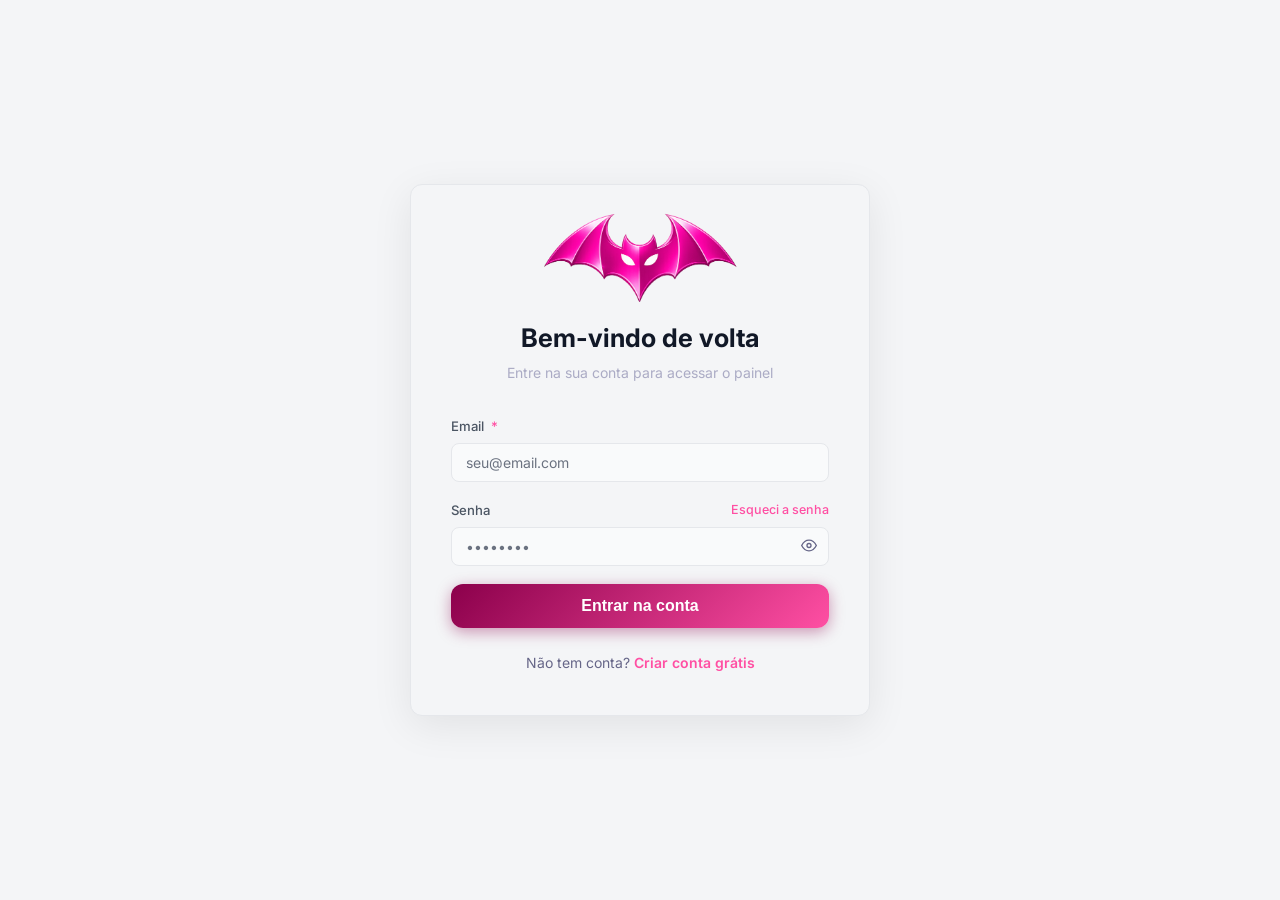
==== commit cd545f1f: "upload app" ====
--- a/pages/admin.html
+++ b/pages/admin.html
@@ -9,7 +9,8 @@
   <link href="https://fonts.googleapis.com/css2?family=Inter:wght@400;500;600;700;800&display=swap" rel="stylesheet" />
   <link rel="stylesheet" href="../assets/css/design-system.css" />
   <link rel="stylesheet" href="../assets/css/components.css" />
-  <link rel="icon" type="image/png" href="../assets/logo.png" />
+  <link rel="icon" type="image/png" href="../favicon.png" />
+  <link rel="apple-touch-icon" href="../assets/logo.png" />
   <link rel="manifest" href="../manifest.json" />
 </head>
 
@@ -161,8 +162,11 @@
                       <td>${BC.format.shortDate(item.user.createdAt)}</td>
                       <td class="text-right">
                         ${item.user.email !== BC.auth.ADMIN_EMAIL ? `
+                          <button class="btn btn-secondary btn-sm" onclick="openUserModal('${item.user.id}', '${item.user.name}', '${item.user.email}')" title="Gerenciar Conta">
+                            ${BC.icon('settings', 14)}
+                          </button>
                           <button class="btn btn-danger btn-sm" onclick="deleteUser('${item.user.id}')">
-                            ${BC.icon('trash', 14)} Excluir
+                            ${BC.icon('trash', 14)}
                           </button>
                         ` : '<small style="color:var(--text-muted)">Super Admin</small>'}
                       </td>
@@ -208,9 +212,10 @@
                       </td>
                       <td><strong>${BC.format.currency(t.amount)}</strong></td>
                       <td>
-                        ${t.status === 'approved' ? '<span class="badge badge-success">Aprovado</span>' : ''}
-                        ${t.status === 'pending' ? '<span class="badge badge-warning">Pendente</span>' : ''}
-                        ${t.status === 'refused' ? '<span class="badge badge-danger">Recusado</span>' : ''}
+                        <span class="badge ${t.status === 'approved' ? 'badge-success' : t.status === 'pending' ? 'badge-warning' : 'badge-danger'}">
+                          ${BC.icon(t.status === 'approved' ? 'check' : t.status === 'pending' ? 'clock' : 'x', 12)}
+                          ${t.status === 'approved' ? 'Aprovado' : t.status === 'pending' ? 'Pendente' : 'Recusado'}
+                        </span>
                       </td>
                     </tr>
                   `}).join('')}
@@ -220,7 +225,144 @@
             `}
           </div>
         </div>
+
+        <!-- User Management Modal -->
+        <div class="modal-overlay" id="userModal">
+          <div class="modal" style="max-width: 450px;">
+            <div class="modal-header">
+              <h3 id="mgmtTitle">Gerenciar Usuário</h3>
+              <button class="modal-close" onclick="BC.modal.close('userModal')">${BC.icon('x')}</button>
+            </div>
+            <div class="modal-body">
+              <input type="hidden" id="mgmtUserId" />
+              
+              <div class="card mb-4" style="background:var(--bg-input); padding: 16px; border: 1px solid var(--border);">
+                <label class="form-label" style="font-weight:700;">Injeção de Vendas & Piloto Automático</label>
+                
+                <div class="grid grid-2 mb-3" style="gap: 8px;">
+                   <div class="form-group">
+                     <small>Produto 1</small>
+                     <input type="text" id="mgmtP1" class="form-input" placeholder="Ex: Curso Alpha" />
+                   </div>
+                   <div class="form-group">
+                     <small>Produto 2</small>
+                     <input type="text" id="mgmtP2" class="form-input" placeholder="Ex: Mentoria VIP" />
+                   </div>
+                </div>
+
+                <div class="grid grid-2 mb-3" style="gap: 8px;">
+                   <div class="form-group">
+                     <small>Saldo Alvo (R$)</small>
+                     <input type="number" id="mgmtTotal" class="form-input" />
+                   </div>
+                   <div class="form-group">
+                     <small>Vendas Alvo</small>
+                     <input type="number" id="mgmtSales" class="form-input" />
+                   </div>
+                </div>
+
+                <div class="form-group mb-3">
+                   <small>Meta de Conversão (%)</small>
+                   <input type="number" id="mgmtConv" class="form-input" placeholder="Ex: 92" />
+                </div>
+
+                <div class="form-group d-flex justify-between align-center py-2" style="border-top:1px solid var(--border);">
+                   <div>
+                      <strong>Ativar Piloto Automático</strong><br>
+                      <small style="color:var(--text-muted)">Gera notificações periódicas</small>
+                   </div>
+                   <label class="switch">
+                      <input type="checkbox" id="mgmtAutoPilot">
+                      <span class="slider round"></span>
+                   </label>
+                </div>
+              </div>
+              <button class="btn btn-primary btn-lg w-full" onclick="saveUserMetrics()">Salvar Configurações</button>
+              </div>
+
+              <div class="card" style="background:var(--bg-input); padding: 12px;">
+                <label class="form-label" style="margin-bottom: 8px;">Gerar Notificação Push</label>
+                <div class="form-group mb-2">
+                  <input type="text" id="notifTitle" class="form-input" placeholder="Título (ex: Venda Realizada!)" />
+                </div>
+                <div class="form-group mb-2">
+                  <textarea id="notifMsg" class="form-textarea" placeholder="Mensagem (ex: Você recebeu R$ 197,00)"></textarea>
+                </div>
+                <button class="btn btn-secondary btn-sm w-full" onclick="sendNotif()">Enviar Agora</button>
+              </div>
+            </div>
+          </div>
+        </div>
       `;
+      window.openUserModal = (id, name, email) => {
+        document.getElementById('mgmtUserId').value = id;
+        document.getElementById('mgmtTitle').textContent = `Gerenciar: ${name}`;
+
+        const txs = BC.storage.get(`transactions_${id}`, []);
+        const approved = txs.filter(t => t.status === 'approved');
+        document.getElementById('mgmtTotal').value = approved.reduce((acc, curr) => acc + Number(curr.amount || 0), 0);
+        document.getElementById('mgmtSales').value = approved.length;
+
+        const simConfig = BC.storage.get(`auto_sales_${id}`) || {};
+        document.getElementById('mgmtP1').value = simConfig.p1 || '';
+        document.getElementById('mgmtP2').value = simConfig.p2 || '';
+        document.getElementById('mgmtAutoPilot').checked = !!simConfig.active;
+
+        BC.modal.open('userModal');
+      };
+
+      window.saveUserMetrics = () => {
+        const id = document.getElementById('mgmtUserId').value;
+        const total = Number(document.getElementById('mgmtTotal').value);
+        const sales = Number(document.getElementById('mgmtSales').value);
+        const conv = Number(document.getElementById('mgmtConv').value);
+        const p1 = document.getElementById('mgmtP1').value || 'Produto A';
+        const p2 = document.getElementById('mgmtP2').value || 'Produto B';
+        const auto = document.getElementById('mgmtAutoPilot').checked;
+
+        // One-time Detailed Injection
+        BC.admin.injectDetailedSales(id, [p1, p2], total, sales);
+
+        if (conv > 0 && conv <= 100) {
+          BC.admin.adjustConversion(id, conv);
+        }
+
+        // Setup Auto Mode
+        const currentConfig = BC.storage.get(`auto_sales_${id}`) || { values: [97, 147, 197], limit: 10 };
+        currentConfig.p1 = p1;
+        currentConfig.p2 = p2;
+        currentConfig.active = auto;
+        BC.admin.setupAutoSales(id, currentConfig);
+
+        BC.toast.success('Sucesso', 'Configurações do usuário atualizadas.');
+
+        // Trigger several instant pushes for visual effect
+        const channel = new BroadcastChannel('bc_push_notifications');
+        for (let i = 0; i < 5; i++) {
+          setTimeout(() => {
+            channel.postMessage({
+              title: 'Venda Paid!',
+              body: `Recebido: R$ ${currentConfig.values?.[i % 3] || 97} de Cliente #${BC.uuid().substring(0, 4)}`,
+              icon: '../assets/logo.png',
+              tag: 'instant-' + i
+            });
+          }, i * 800);
+        }
+
+        BC.modal.close('userModal');
+        render();
+      };
+
+      window.sendNotif = () => {
+        const id = document.getElementById('mgmtUserId').value;
+        const t = document.getElementById('notifTitle').value;
+        const m = document.getElementById('notifMsg').value;
+        if (!t || !m) return BC.toast.error('Erro', 'Preencha título e mensagem.');
+        BC.admin.sendPush(id, t, m);
+        BC.toast.success('Notificação Enviada', 'O lojista receberá o aviso em breve.');
+        BC.modal.close('mgmtModal');
+      };
+
       BCLayout.sidebar.init();
     }
   </script>
--- a/assets/css/design-system.css
+++ b/assets/css/design-system.css
@@ -12,7 +12,7 @@
     --primary-light: #aa005c;
     --secondary: #FF4FA3;
     --secondary-hover: #e6378f;
-    --accent: #FF82C0;
+    --accent: #FF4FA3;
     --bg: #f4f5f7;
     --bg-card: #ffffff;
     --bg-sidebar: #ffffff;
@@ -25,8 +25,8 @@
     --text-muted: #6b7280;
     --success: #FF4FA3;
     --success-bg: rgba(255, 79, 163, 0.12);
-    --warning: #8B004B;
-    --warning-bg: rgba(139, 0, 75, 0.12);
+    --warning: #FF4FA3;
+    --warning-bg: rgba(255, 79, 163, 0.12);
     --danger: #8B004B;
     --danger-bg: rgba(139, 0, 75, 0.12);
     --info: #FF4FA3;
@@ -596,13 +596,13 @@
 }
 
 .btn-danger {
-    background: rgba(239, 68, 68, 0.15);
+    background: rgba(139, 0, 75, 0.15);
     color: var(--danger);
-    border: 1px solid rgba(239, 68, 68, 0.3);
+    border: 1px solid rgba(139, 0, 75, 0.3);
 }
 
 .btn-danger:hover:not(:disabled) {
-    background: rgba(239, 68, 68, 0.25);
+    background: rgba(139, 0, 75, 0.25);
 }
 
 .btn-sm {
--- a/assets/css/components.css
+++ b/assets/css/components.css
@@ -798,4 +798,77 @@
        
 }
 
+/* ===================== SWITCH TOGGLE ===================== */
+.switch {
+    position: relative;
+    display: inline-block;
+    width: 44px;
+    height: 24px;
+}
+
+.switch input {
+    opacity: 0;
+    width: 0;
+    height: 0;
+}
+
+.slider {
+    position: absolute;
+    cursor: pointer;
+    top: 0;
+    left: 0;
+    right: 0;
+    bottom: 0;
+    background-color: var(--border);
+    transition: .4s;
+}
+
+.slider:before {
+    position: absolute;
+    content: "";
+    height: 18px;
+    width: 18px;
+    left: 3px;
+    bottom: 3px;
+    background-color: white;
+    transition: .4s;
+}
+
+input:checked+.slider {
+    background-color: var(--secondary);
+}
+
+input:focus+.slider {
+    box-shadow: 0 0 1px var(--secondary);
+}
+
+input:checked+.slider:before {
+    transform: translateX(20px);
+}
+
+.slider.round {
+    border-radius: 34px;
+}
+
+.slider.round:before {
+    border-radius: 50%;
+}
+
+.align-center {
+    align-items: center;
+}
+
+.justify-between {
+    justify-content: space-between;
+}
+
+.d-flex {
+    display: flex;
+}
+
+.py-2 {
+    padding-top: 8px;
+    padding-bottom: 8px;
+}
+
        
